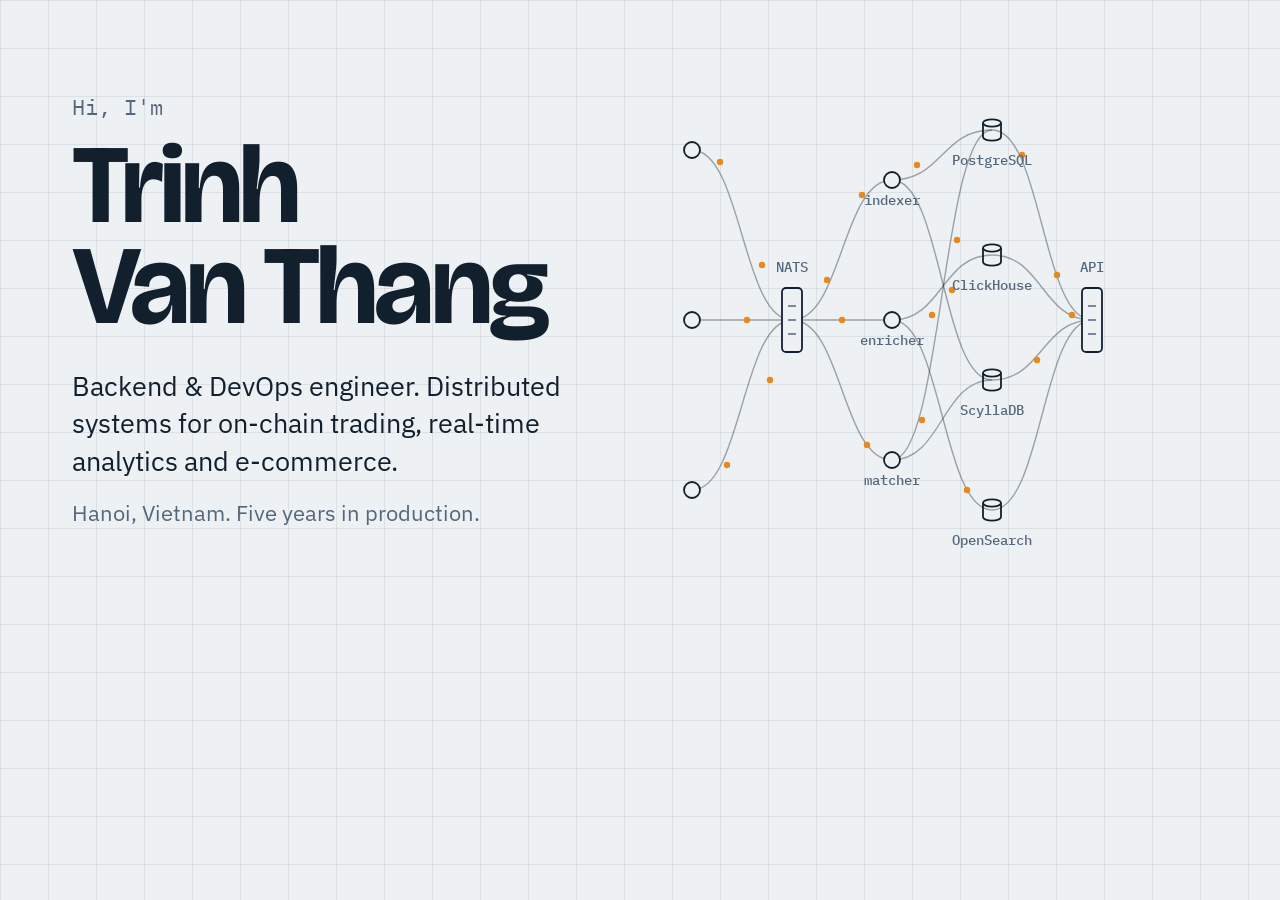
==== assets/og.html @ 88eac506 "Portfolio site: hero schematic, production figures, timeline, stack, contact" ====
<!doctype html>
<!-- Source for assets/og.png (1200×630). Render with a headless browser at that size. -->
<html lang="en">
<head>
<meta charset="utf-8">
<link href="https://fonts.googleapis.com/css2?family=Bricolage+Grotesque:opsz,wght@12..96,700&family=IBM+Plex+Mono:wght@500&family=IBM+Plex+Sans:wght@400;500&display=swap" rel="stylesheet">
<style>
  html, body { margin: 0; width: 1200px; height: 630px; overflow: hidden; }
  body {
    background: #EDF1F4 ;
    background-image:
      linear-gradient(rgba(18,32,46,.08) 1px, transparent 1px),
      linear-gradient(90deg, rgba(18,32,46,.08) 1px, transparent 1px);
    background-size: 48px 48px;
    color: #12202E; font-family: "IBM Plex Sans", sans-serif;
    position: relative;
  }
  .copy { position: absolute; left: 72px; top: 92px; width: 560px; }
  .hello { font-family: "IBM Plex Mono", monospace; color: #55677A; font-size: 22px; margin: 0 0 14px; }
  h1 { font-family: "Bricolage Grotesque", sans-serif; font-weight: 700; font-size: 112px; line-height: .9; letter-spacing: -.035em; margin: 0 0 30px; font-variation-settings: "opsz" 96; }
  .role { font-size: 27px; line-height: 1.4; margin: 0; color: #12202E; }
  .where { font-size: 22px; color: #55677A; margin: 18px 0 0; }
  svg { position: absolute; right: 48px; top: 60px; }
  .lbl { font-family: "IBM Plex Mono", monospace; font-size: 14px; fill: #55677A; font-weight: 500; }
</style>
</head>
<body>
  <div class="copy">
    <p class="hello">Hi, I'm</p>
    <h1>Trinh<br>Van Thang</h1>
    <p class="role">Backend &amp; DevOps engineer. Distributed systems for on-chain trading, real-time analytics and e-commerce.</p>
    <p class="where">Hanoi, Vietnam. Five years in production.</p>
  </div>

  <svg width="500" height="520" viewBox="0 0 500 520" fill="none">
    <g stroke="#12202E" stroke-opacity=".38" stroke-width="1.4">
      <!-- sources → NATS -->
      <path d="M40 90 C 90 90, 90 260, 140 260"/>
      <path d="M40 260 C 90 260, 90 260, 140 260"/>
      <path d="M40 430 C 90 430, 90 260, 140 260"/>
      <!-- NATS → workers -->
      <path d="M140 260 C 190 260, 190 120, 240 120"/>
      <path d="M140 260 C 190 260, 190 260, 240 260"/>
      <path d="M140 260 C 190 260, 190 400, 240 400"/>
      <!-- workers → storage -->
      <path d="M240 120 C 290 120, 290 70, 340 70"/>
      <path d="M240 120 C 290 120, 290 320, 340 320"/>
      <path d="M240 260 C 290 260, 290 195, 340 195"/>
      <path d="M240 260 C 290 260, 290 450, 340 450"/>
      <path d="M240 400 C 290 400, 290 70, 340 70"/>
      <path d="M240 400 C 290 400, 290 320, 340 320"/>
      <!-- storage → API -->
      <path d="M340 70 C 390 70, 390 260, 440 260"/>
      <path d="M340 195 C 390 195, 390 260, 440 260"/>
      <path d="M340 320 C 390 320, 390 260, 440 260"/>
      <path d="M340 450 C 390 450, 390 260, 440 260"/>
    </g>
    <!-- packets -->
    <g fill="#E8891E">
      <circle cx="68" cy="102" r="3.2"/><circle cx="110" cy="205" r="3.2"/><circle cx="95" cy="260" r="3.2"/>
      <circle cx="75" cy="405" r="3.2"/><circle cx="118" cy="320" r="3.2"/>
      <circle cx="175" cy="220" r="3.2"/><circle cx="210" cy="135" r="3.2"/><circle cx="190" cy="260" r="3.2"/><circle cx="215" cy="385" r="3.2"/>
      <circle cx="265" cy="105" r="3.2"/><circle cx="300" cy="230" r="3.2"/><circle cx="280" cy="255" r="3.2"/>
      <circle cx="315" cy="430" r="3.2"/><circle cx="270" cy="360" r="3.2"/><circle cx="305" cy="180" r="3.2"/>
      <circle cx="370" cy="95" r="3.2"/><circle cx="405" cy="215" r="3.2"/><circle cx="385" cy="300" r="3.2"/><circle cx="420" cy="255" r="3.2"/>
    </g>
    <!-- nodes -->
    <g stroke="#12202E" stroke-width="1.8" fill="#EDF1F4">
      <circle cx="40" cy="90" r="8"/><circle cx="40" cy="260" r="8"/><circle cx="40" cy="430" r="8"/>
      <rect x="130" y="228" width="20" height="64" rx="4"/>
      <circle cx="240" cy="120" r="8"/><circle cx="240" cy="260" r="8"/><circle cx="240" cy="400" r="8"/>
      <g id="db"><ellipse cx="340" cy="63" rx="9" ry="3.6"/><path d="M331 63v14M349 63v14"/><path d="M331 77a9 3.6 0 0 0 18 0"/></g>
      <g transform="translate(0 125)"><ellipse cx="340" cy="63" rx="9" ry="3.6"/><path d="M331 63v14M349 63v14"/><path d="M331 77a9 3.6 0 0 0 18 0"/></g>
      <g transform="translate(0 250)"><ellipse cx="340" cy="63" rx="9" ry="3.6"/><path d="M331 63v14M349 63v14"/><path d="M331 77a9 3.6 0 0 0 18 0"/></g>
      <g transform="translate(0 380)"><ellipse cx="340" cy="63" rx="9" ry="3.6"/><path d="M331 63v14M349 63v14"/><path d="M331 77a9 3.6 0 0 0 18 0"/></g>
      <rect x="430" y="228" width="20" height="64" rx="4"/>
    </g>
    <g stroke="#55677A" stroke-width="1.6"><path d="M136 246h8M136 260h8M136 274h8M436 246h8M436 260h8M436 274h8"/></g>
    <g class="lbl">
      <text x="140" y="212" text-anchor="middle">NATS</text>
      <text x="440" y="212" text-anchor="middle">API</text>
      <text x="240" y="145" text-anchor="middle">indexer</text>
      <text x="240" y="285" text-anchor="middle">enricher</text>
      <text x="240" y="425" text-anchor="middle">matcher</text>
      <text x="340" y="105" text-anchor="middle">PostgreSQL</text>
      <text x="340" y="230" text-anchor="middle">ClickHouse</text>
      <text x="340" y="355" text-anchor="middle">ScyllaDB</text>
      <text x="340" y="485" text-anchor="middle">OpenSearch</text>
    </g>
  </svg>
</body>
</html>
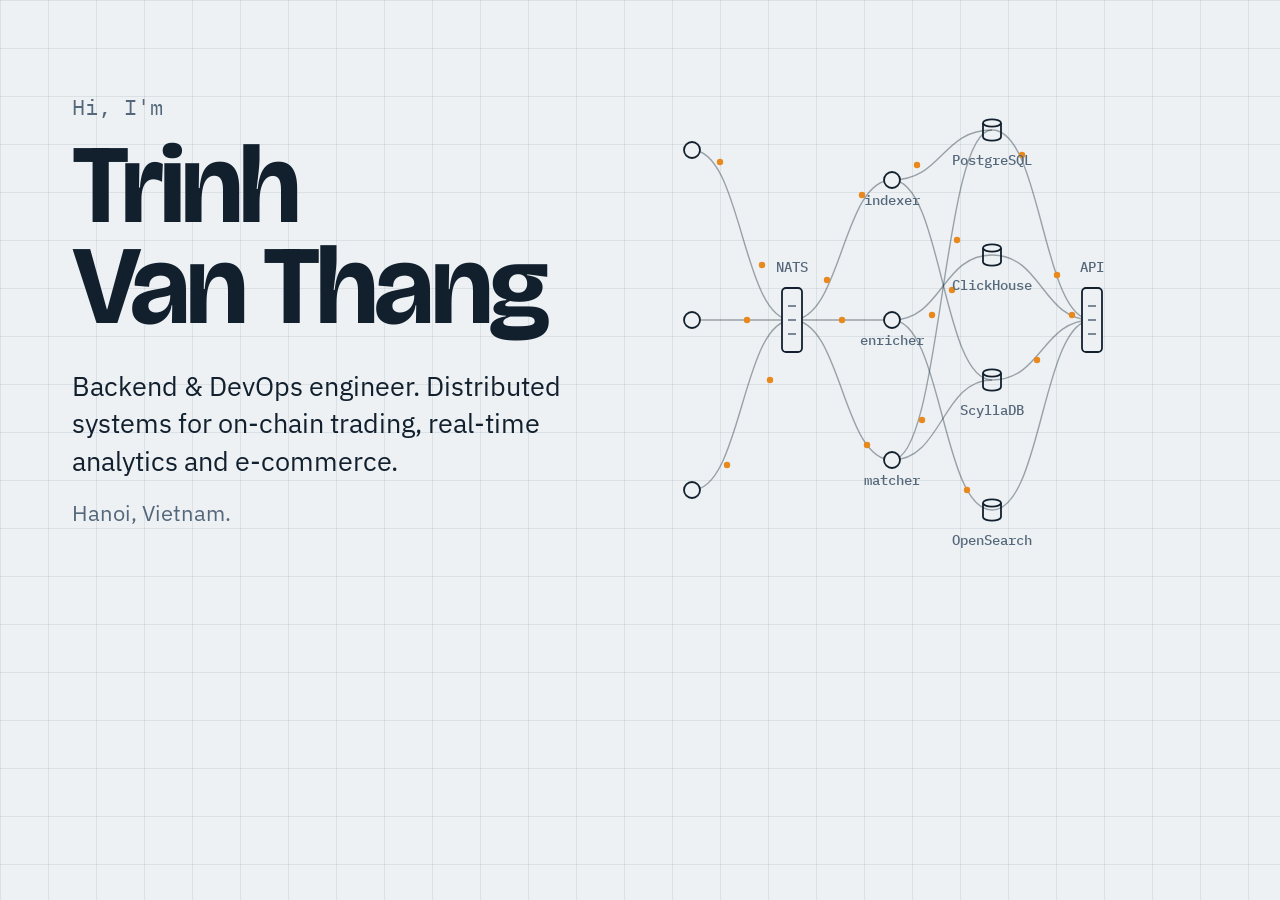
==== commit 0e15061e: "Drop years-of-experience mentions" ====
--- a/assets/og.html
+++ b/assets/og.html
@@ -29,7 +29,7 @@
     <p class="hello">Hi, I'm</p>
     <h1>Trinh<br>Van Thang</h1>
     <p class="role">Backend &amp; DevOps engineer. Distributed systems for on-chain trading, real-time analytics and e-commerce.</p>
-    <p class="where">Hanoi, Vietnam. Five years in production.</p>
+    <p class="where">Hanoi, Vietnam.</p>
   </div>
 
   <svg width="500" height="520" viewBox="0 0 500 520" fill="none">
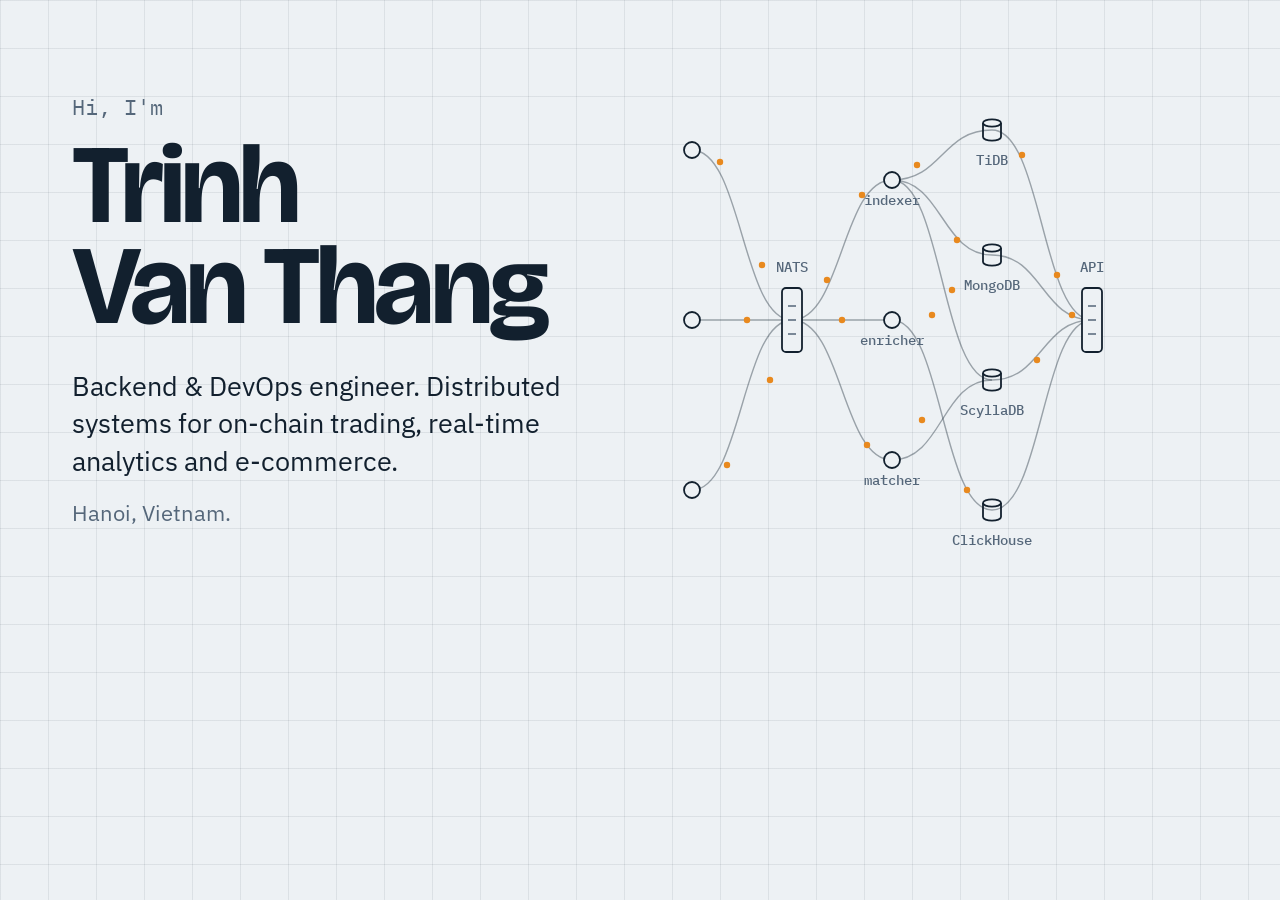
==== commit da22b876: "Schematic: indexer writes TiDB/MongoDB/ScyllaDB, PostgreSQL behind the API only" ====
--- a/assets/og.html
+++ b/assets/og.html
@@ -44,10 +44,9 @@
       <path d="M140 260 C 190 260, 190 400, 240 400"/>
       <!-- workers → storage -->
       <path d="M240 120 C 290 120, 290 70, 340 70"/>
+      <path d="M240 120 C 290 120, 290 195, 340 195"/>
       <path d="M240 120 C 290 120, 290 320, 340 320"/>
-      <path d="M240 260 C 290 260, 290 195, 340 195"/>
       <path d="M240 260 C 290 260, 290 450, 340 450"/>
-      <path d="M240 400 C 290 400, 290 70, 340 70"/>
       <path d="M240 400 C 290 400, 290 320, 340 320"/>
       <!-- storage → API -->
       <path d="M340 70 C 390 70, 390 260, 440 260"/>
@@ -82,10 +81,10 @@
       <text x="240" y="145" text-anchor="middle">indexer</text>
       <text x="240" y="285" text-anchor="middle">enricher</text>
       <text x="240" y="425" text-anchor="middle">matcher</text>
-      <text x="340" y="105" text-anchor="middle">PostgreSQL</text>
-      <text x="340" y="230" text-anchor="middle">ClickHouse</text>
+      <text x="340" y="105" text-anchor="middle">TiDB</text>
+      <text x="340" y="230" text-anchor="middle">MongoDB</text>
       <text x="340" y="355" text-anchor="middle">ScyllaDB</text>
-      <text x="340" y="485" text-anchor="middle">OpenSearch</text>
+      <text x="340" y="485" text-anchor="middle">ClickHouse</text>
     </g>
   </svg>
 </body>
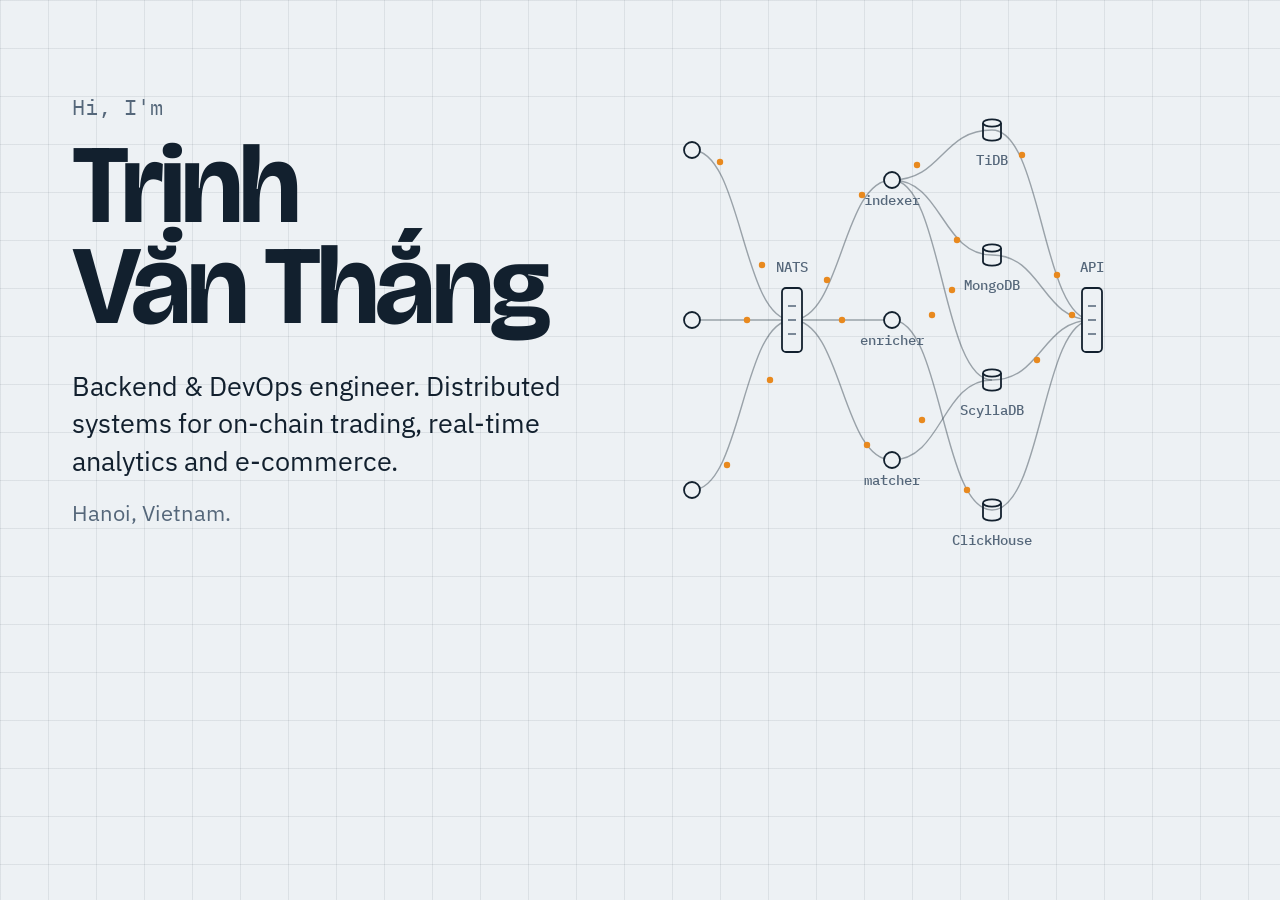
==== commit 03cf6363: "Use full Vietnamese name; clip boxes leave room for diacritics" ====
--- a/assets/og.html
+++ b/assets/og.html
@@ -27,7 +27,7 @@
 <body>
   <div class="copy">
     <p class="hello">Hi, I'm</p>
-    <h1>Trinh<br>Van Thang</h1>
+    <h1>Trịnh<br>Văn Thắng</h1>
     <p class="role">Backend &amp; DevOps engineer. Distributed systems for on-chain trading, real-time analytics and e-commerce.</p>
     <p class="where">Hanoi, Vietnam.</p>
   </div>
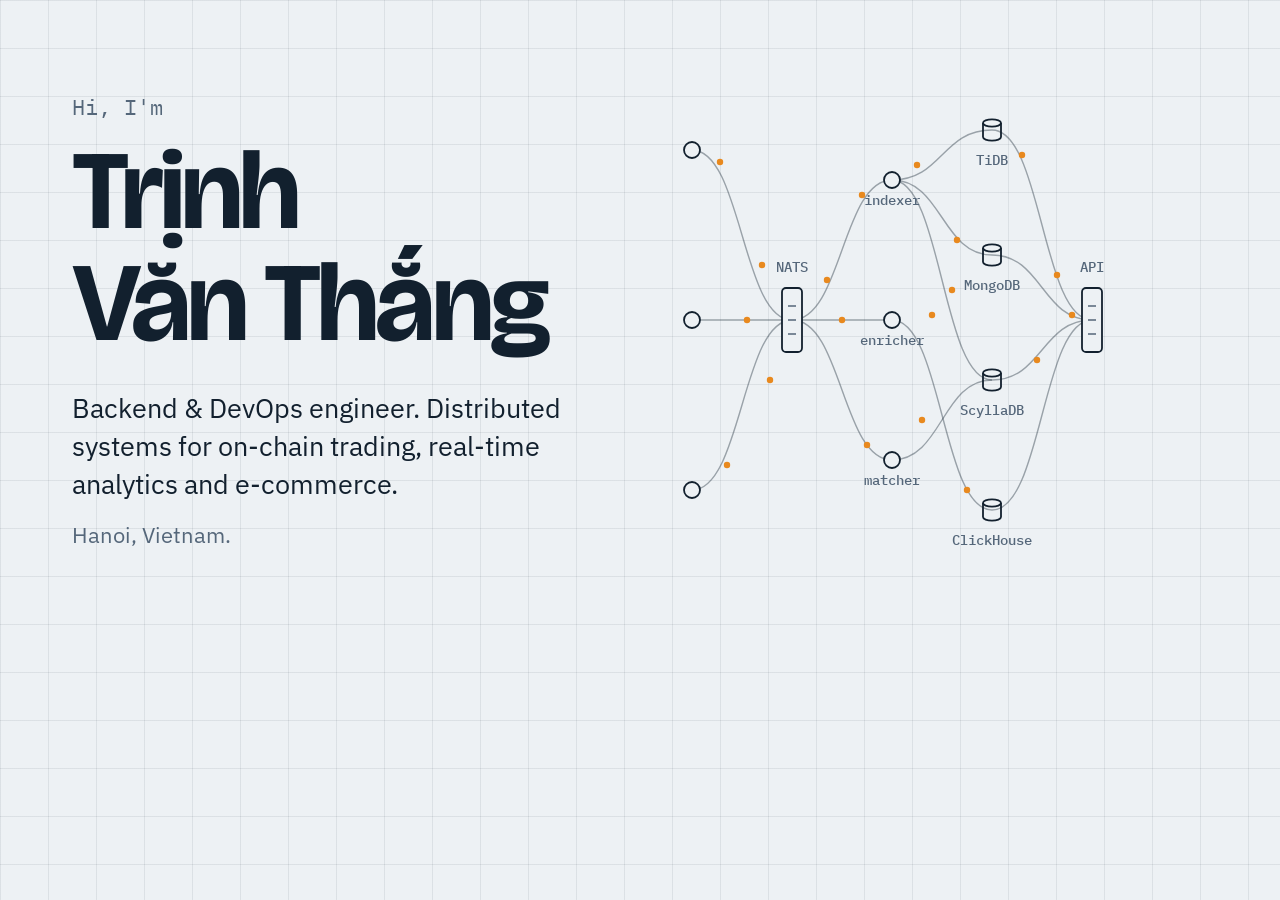
==== commit 4455841a: "Add About section with portrait" ====
--- a/assets/og.html
+++ b/assets/og.html
@@ -17,7 +17,7 @@
   }
   .copy { position: absolute; left: 72px; top: 92px; width: 560px; }
   .hello { font-family: "IBM Plex Mono", monospace; color: #55677A; font-size: 22px; margin: 0 0 14px; }
-  h1 { font-family: "Bricolage Grotesque", sans-serif; font-weight: 700; font-size: 112px; line-height: .9; letter-spacing: -.035em; margin: 0 0 30px; font-variation-settings: "opsz" 96; }
+  h1 { font-family: "Bricolage Grotesque", sans-serif; font-weight: 700; font-size: 112px; line-height: 1; letter-spacing: -.035em; margin: 0 0 30px; font-variation-settings: "opsz" 96; }
   .role { font-size: 27px; line-height: 1.4; margin: 0; color: #12202E; }
   .where { font-size: 22px; color: #55677A; margin: 18px 0 0; }
   svg { position: absolute; right: 48px; top: 60px; }
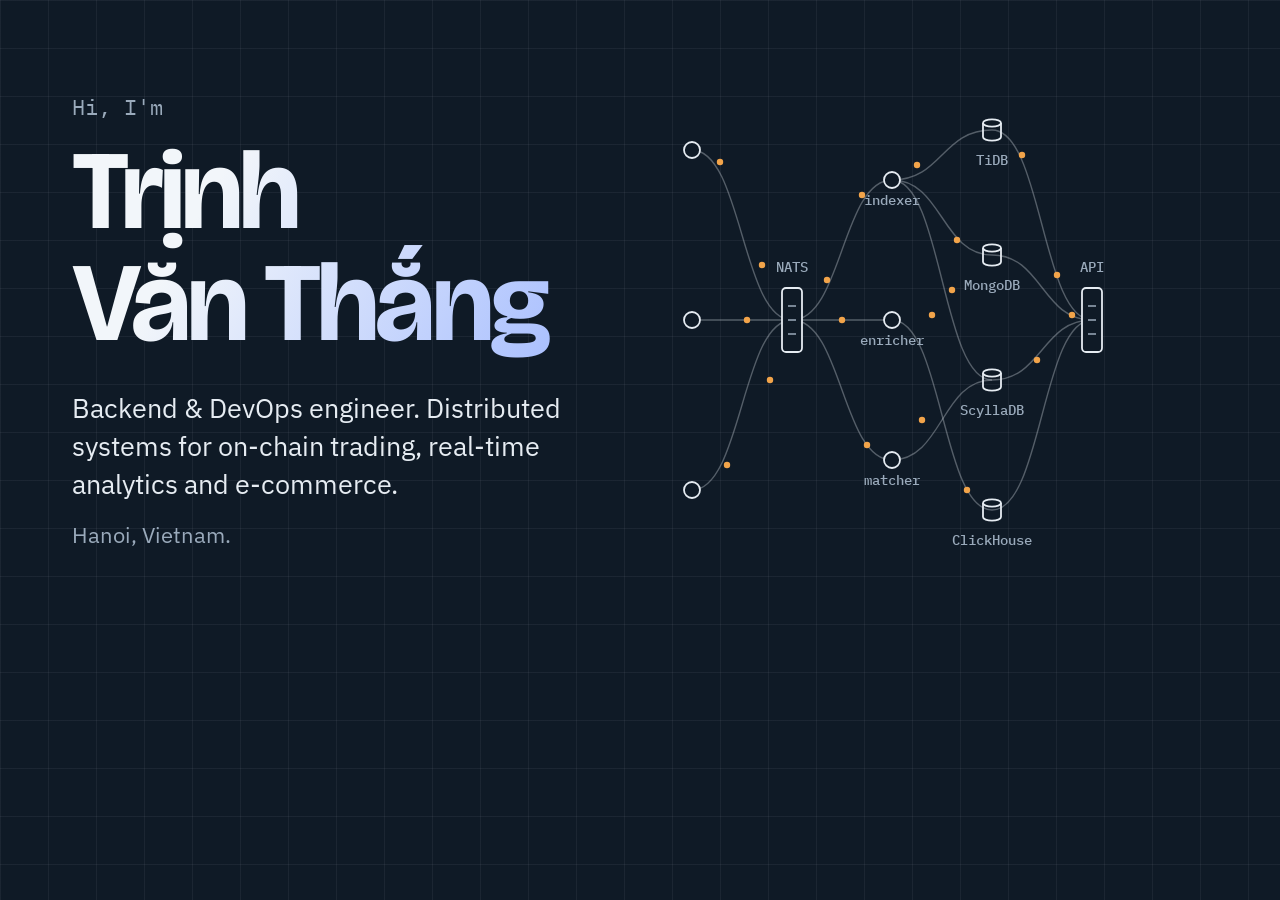
==== commit dc902bcc: "Dark only: drop the light palette and theme toggle; frame the hero caption and stack the hero below " ====
--- a/assets/og.html
+++ b/assets/og.html
@@ -1,5 +1,5 @@
 <!doctype html>
-<!-- Source for assets/og.png (1200×630). Render with a headless browser at that size. -->
+<!-- Source for assets/og.png (1200×630). Dark, matching the site. Render headless at that size. -->
 <html lang="en">
 <head>
 <meta charset="utf-8">
@@ -7,21 +7,24 @@
 <style>
   html, body { margin: 0; width: 1200px; height: 630px; overflow: hidden; }
   body {
-    background: #EDF1F4 ;
+    background: #0F1A26;
     background-image:
-      linear-gradient(rgba(18,32,46,.08) 1px, transparent 1px),
-      linear-gradient(90deg, rgba(18,32,46,.08) 1px, transparent 1px);
+      linear-gradient(rgba(230,236,242,.06) 1px, transparent 1px),
+      linear-gradient(90deg, rgba(230,236,242,.06) 1px, transparent 1px);
     background-size: 48px 48px;
-    color: #12202E; font-family: "IBM Plex Sans", sans-serif;
+    color: #E6ECF2; font-family: "IBM Plex Sans", sans-serif;
     position: relative;
   }
   .copy { position: absolute; left: 72px; top: 92px; width: 560px; }
-  .hello { font-family: "IBM Plex Mono", monospace; color: #55677A; font-size: 22px; margin: 0 0 14px; }
-  h1 { font-family: "Bricolage Grotesque", sans-serif; font-weight: 700; font-size: 112px; line-height: 1; letter-spacing: -.035em; margin: 0 0 30px; font-variation-settings: "opsz" 96; }
-  .role { font-size: 27px; line-height: 1.4; margin: 0; color: #12202E; }
-  .where { font-size: 22px; color: #55677A; margin: 18px 0 0; }
+  .hello { font-family: "IBM Plex Mono", monospace; color: #9AAABB; font-size: 22px; margin: 0 0 14px; }
+  h1 { font-family: "Bricolage Grotesque", sans-serif; font-weight: 700; font-size: 112px; line-height: 1; letter-spacing: -.035em; margin: 0 0 30px; font-variation-settings: "opsz" 96;
+       background: linear-gradient(120deg, #F2F6FA 25%, #9DB6FF 100%);
+       -webkit-background-clip: text; background-clip: text;
+       -webkit-text-fill-color: transparent; color: transparent; }
+  .role { font-size: 27px; line-height: 1.4; margin: 0; color: #E6ECF2; }
+  .where { font-size: 22px; color: #9AAABB; margin: 18px 0 0; }
   svg { position: absolute; right: 48px; top: 60px; }
-  .lbl { font-family: "IBM Plex Mono", monospace; font-size: 14px; fill: #55677A; font-weight: 500; }
+  .lbl { font-family: "IBM Plex Mono", monospace; font-size: 14px; fill: #9AAABB; font-weight: 500; }
 </style>
 </head>
 <body>
@@ -33,7 +36,7 @@
   </div>
 
   <svg width="500" height="520" viewBox="0 0 500 520" fill="none">
-    <g stroke="#12202E" stroke-opacity=".38" stroke-width="1.4">
+    <g stroke="#E6ECF2" stroke-opacity=".32" stroke-width="1.4">
       <!-- sources → NATS -->
       <path d="M40 90 C 90 90, 90 260, 140 260"/>
       <path d="M40 260 C 90 260, 90 260, 140 260"/>
@@ -55,7 +58,7 @@
       <path d="M340 450 C 390 450, 390 260, 440 260"/>
     </g>
     <!-- packets -->
-    <g fill="#E8891E">
+    <g fill="#F2A44A">
       <circle cx="68" cy="102" r="3.2"/><circle cx="110" cy="205" r="3.2"/><circle cx="95" cy="260" r="3.2"/>
       <circle cx="75" cy="405" r="3.2"/><circle cx="118" cy="320" r="3.2"/>
       <circle cx="175" cy="220" r="3.2"/><circle cx="210" cy="135" r="3.2"/><circle cx="190" cy="260" r="3.2"/><circle cx="215" cy="385" r="3.2"/>
@@ -64,7 +67,7 @@
       <circle cx="370" cy="95" r="3.2"/><circle cx="405" cy="215" r="3.2"/><circle cx="385" cy="300" r="3.2"/><circle cx="420" cy="255" r="3.2"/>
     </g>
     <!-- nodes -->
-    <g stroke="#12202E" stroke-width="1.8" fill="#EDF1F4">
+    <g stroke="#E6ECF2" stroke-width="1.8" fill="#0F1A26">
       <circle cx="40" cy="90" r="8"/><circle cx="40" cy="260" r="8"/><circle cx="40" cy="430" r="8"/>
       <rect x="130" y="228" width="20" height="64" rx="4"/>
       <circle cx="240" cy="120" r="8"/><circle cx="240" cy="260" r="8"/><circle cx="240" cy="400" r="8"/>
@@ -74,7 +77,7 @@
       <g transform="translate(0 380)"><ellipse cx="340" cy="63" rx="9" ry="3.6"/><path d="M331 63v14M349 63v14"/><path d="M331 77a9 3.6 0 0 0 18 0"/></g>
       <rect x="430" y="228" width="20" height="64" rx="4"/>
     </g>
-    <g stroke="#55677A" stroke-width="1.6"><path d="M136 246h8M136 260h8M136 274h8M436 246h8M436 260h8M436 274h8"/></g>
+    <g stroke="#9AAABB" stroke-width="1.6"><path d="M136 246h8M136 260h8M136 274h8M436 246h8M436 260h8M436 274h8"/></g>
     <g class="lbl">
       <text x="140" y="212" text-anchor="middle">NATS</text>
       <text x="440" y="212" text-anchor="middle">API</text>
